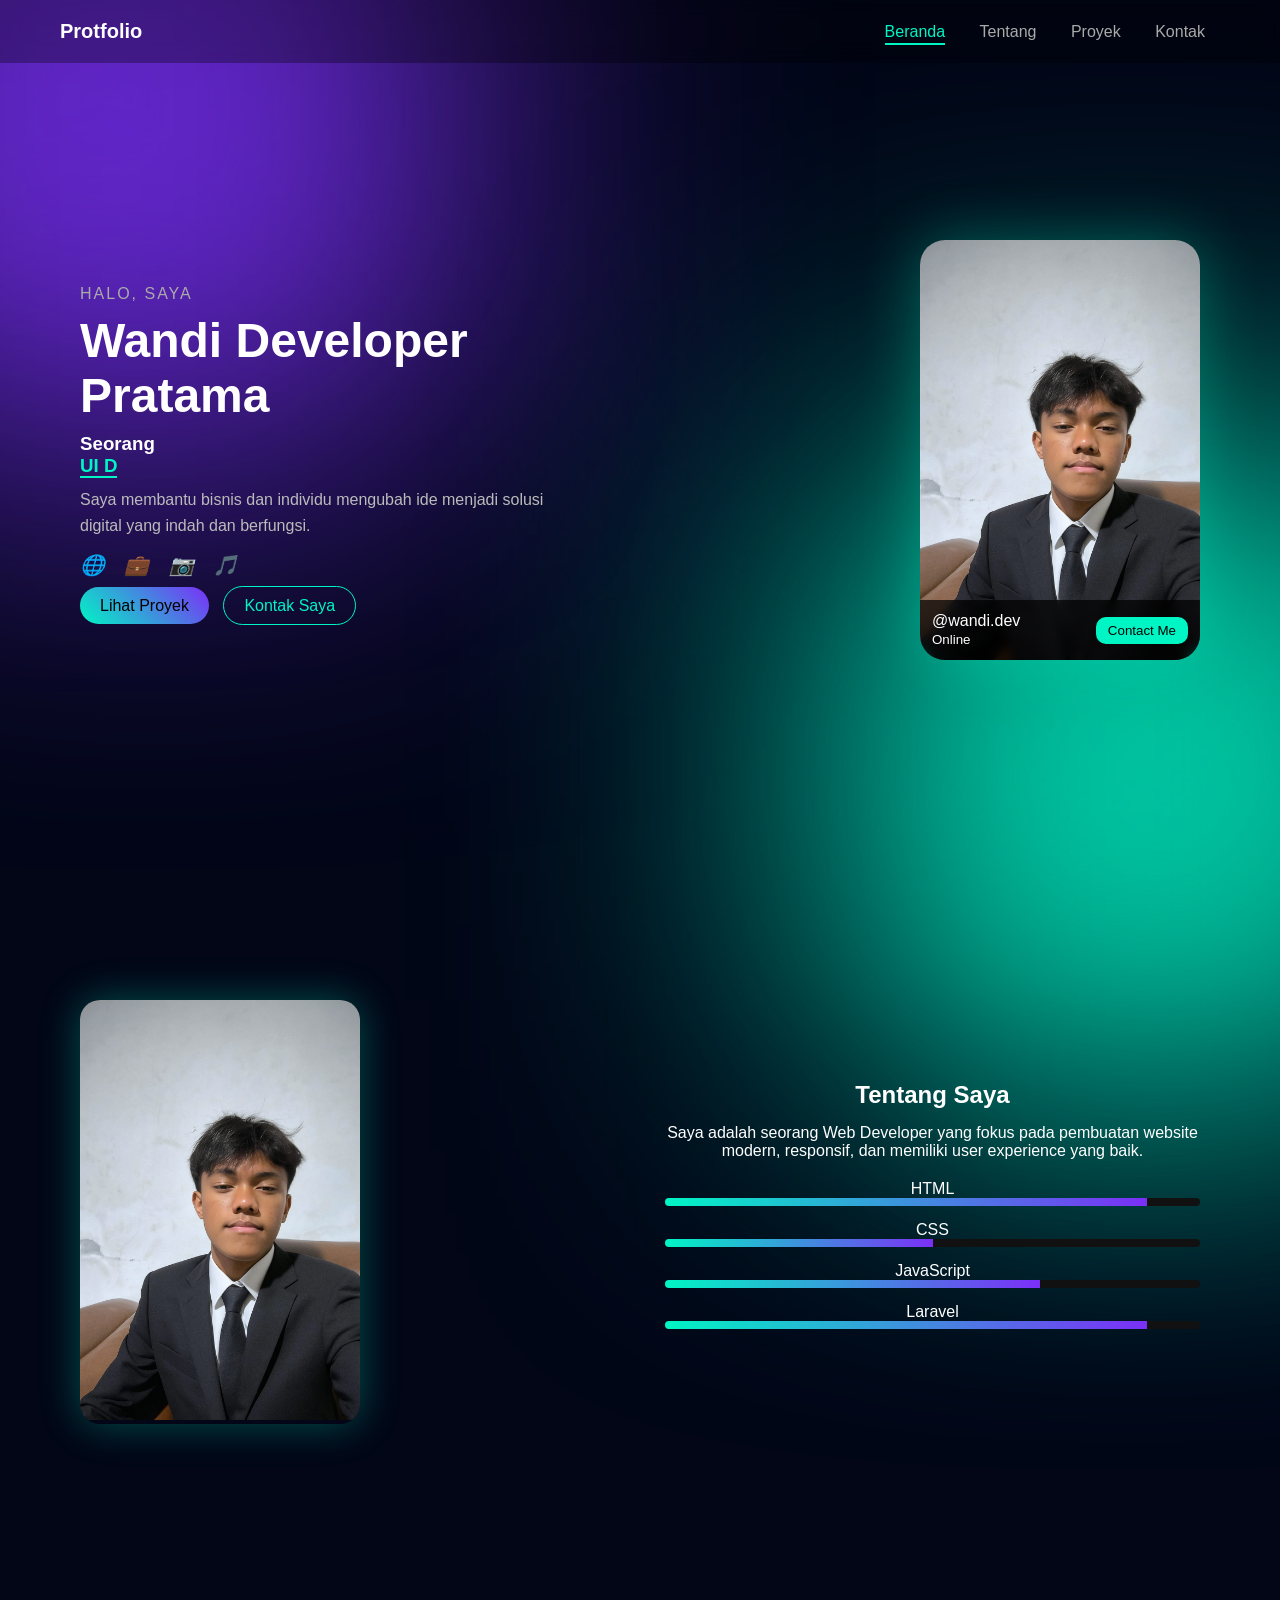
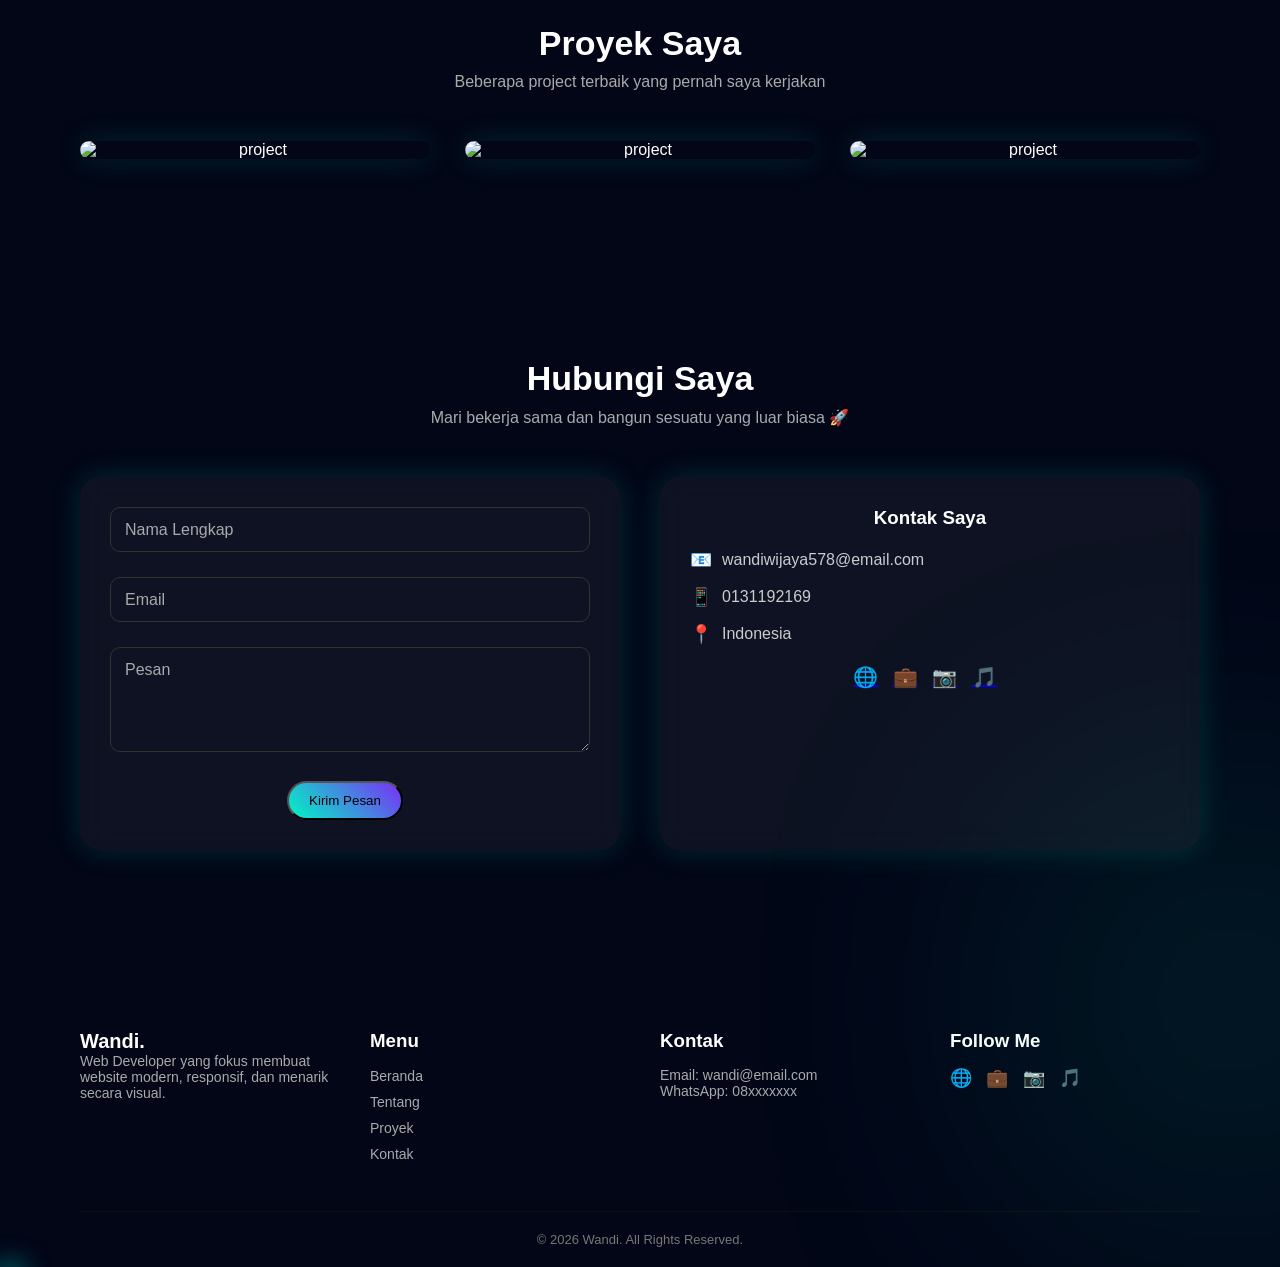
==== index.html @ f470fb57 "Add files via upload" ====
<!DOCTYPE html>
<html lang="id">
<head>
    <meta charset="UTF-8">
    <meta name="viewport" content="width=device-width, initial-scale=1.0">
    <title>Portfolio Wandi</title>

    <!-- CSS -->
    <link rel="stylesheet" href="style.css">
</head>
<body>

    <!-- LOAD COMPONENT -->
    <div id="navbar"></div>
    <div id="hero"></div>
    <div id="footer"></div><!-- optional -->

    <!-- JS -->
    <script src="https://cdn.jsdelivr.net/npm/emailjs-com@3/dist/email.min.js"></script>
    <script src="js/script.js"></script>

</body>
<div id="toast" class="toast">Pesan terkirim 🚀</div>
</html>
---- style.css ----
/* ================= GLOBAL ================= */
* {
    margin: 0;
    padding: 0;
    box-sizing: border-box;
    font-family: 'Segoe UI', sans-serif;
}

body {
    background: #020617;
    color: white;
    overflow-x: hidden;
}

/* ================= BACKGROUND GLOW ================= */
body::before,
body::after {
    content: "";
    position: fixed;
    width: 500px;
    height: 500px;
    filter: blur(180px);
    z-index: -1;
    animation: moveGlow 10s infinite alternate;
}

body::before {
    background: #7b2ff7;
    top: -100px;
    left: -100px;
}

body::after {
    background: #00f5c4;
    bottom: -100px;
    right: -100px;
}

@keyframes moveGlow {
    0% { transform: translate(0,0); }
    100% { transform: translate(50px,50px); }
}

/* ================= NAVBAR ================= */
header {
    display: flex;
    justify-content: space-between;
    align-items: center;
    padding: 20px 60px;
    position: fixed;
    width: 100%;
    top: 0;
    z-index: 1000;
    backdrop-filter: blur(10px);
    background: rgba(0,0,0,0.3);
}

.logo {
    font-weight: bold;
    font-size: 20px;
}

nav a {
    margin: 0 15px;
    color: #aaa;
    text-decoration: none;
    position: relative;
    transition: 0.3s;
}

nav a:hover {
    color: white;
}

nav a.active {
    color: #00f5c4;
}

nav a.active::after {
    content: "";
    position: absolute;
    width: 100%;
    height: 2px;
    background: #00f5c4;
    bottom: -5px;
    left: 0;
}

/* ================= HERO ================= */
.hero {
    display: flex;
    justify-content: space-between;
    align-items: center;
    padding: 120px 80px;
    min-height: 100vh;
    position: relative;
}

/* ================= BLUR BACKGROUND ================= */
.blur-bg::before,
.blur-bg::after {
    content: "";
    position: absolute;
    width: 400px;
    height: 400px;
    filter: blur(150px);
    z-index: -1;
}

.blur-bg::before {
    background: #7b2ff7;
    top: -100px;
    left: -100px;
}

.blur-bg::after {
    background: #00f5c4;
    bottom: -100px;
    right: -100px;
}

/* ================= LEFT ================= */
.left {
    max-width: 500px;
    z-index: 2;
}

.subtitle {
    color: #aaa;
    letter-spacing: 2px;
}

.left h1 {
    font-size: 48px;
    margin: 10px 0;
    font-weight: bold;
}

.left h3 {
    margin: 10px 0;
}

.highlight {
    color: #00f5c4;
    border-bottom: 2px solid #00f5c4;
}

.desc {
    margin-top: 10px;
    color: #bbb;
    line-height: 1.6;
}

/* ================= SOCIAL ================= */
.social {
    margin-top: 15px;
}

.social i {
    margin-right: 15px;
    font-size: 20px;
    cursor: pointer;
    transition: 0.3s;
}

.social i:hover {
    transform: scale(1.2);
    color: #00f5c4;
}

/* ================= BUTTON ================= */
.btn-group {
    margin-top: 20px;
}

.btn {
    background: linear-gradient(45deg, #00f5c4, #7b2ff7);
    padding: 10px 20px;
    border-radius: 20px;
    color: black;
    text-decoration: none;
    margin-right: 10px;
    transition: 0.3s;
}

.btn:hover {
    transform: scale(1.05);
    box-shadow: 0 0 20px #00f5c4;
}

.btn-outline {
    border: 1px solid #00f5c4;
    padding: 10px 20px;
    border-radius: 20px;
    color: #00f5c4;
    text-decoration: none;
    transition: 0.3s;
}

.btn-outline:hover {
    background: #00f5c4;
    color: black;
}

/* ================= RIGHT ================= */
.right {
    display: flex;
    justify-content: center;
    align-items: center;
}

/* ================= CARD ================= */
.card {
    width: 280px;
    border-radius: 25px;
    overflow: hidden;
    position: relative;
    box-shadow: 0 0 60px rgba(0,255,200,0.3);
    transition: 0.4s;
}

.card img {
    width: 100%;
    display: block;
}

.card:hover {
    transform: scale(1.05);
}

/* ================= OVERLAY ================= */
.card-overlay {
    position: absolute;
    bottom: 0;
    width: 100%;
    padding: 12px;
    background: rgba(0,0,0,0.7);
    display: flex;
    justify-content: space-between;
    align-items: center;
    backdrop-filter: blur(5px);
}

.card-overlay button {
    background: #00f5c4;
    border: none;
    padding: 6px 12px;
    border-radius: 10px;
    cursor: pointer;
}

/* ================= FLOAT ================= */
.floating {
    animation: float 4s ease-in-out infinite;
}

@keyframes float {
    0%,100% { transform: translateY(0); }
    50% { transform: translateY(-25px); }
}

/* ================= SECTION ================= */
.section {
    padding: 100px 80px;
    text-align: center;

    /* 🔥 FIX: jangan disembunyiin total */
    opacity: 1;
    transform: translateY(0);
}

/* ================= ABOUT ================= */
.about-container {
    display: flex;
    align-items: center;
    justify-content: space-between;
    gap: 50px;
}

.about-left {
    flex: 1;
}

.about-card {
    width: 280px;
    border-radius: 20px;
    overflow: hidden;
    box-shadow: 0 0 40px rgba(0,255,200,0.3);
}

.about-card img {
    width: 100%;
}

.about-right {
    flex: 1;
}

.about-right h2 {
    margin-bottom: 15px;
}

/* ================= SKILLS ================= */
.skills {
    margin-top: 20px;
}

.skill {
    margin-bottom: 15px;
}

.bar {
    background: #111;
    height: 8px;
    border-radius: 10px;
    overflow: hidden;
}

.bar span {
    display: block;
    height: 100%;
    width: 0;
    background: linear-gradient(90deg, #00f5c4, #7b2ff7);
    transition: 1s;
}

/* ================= RESPONSIVE ================= */
@media (max-width: 900px) {
    .hero {
        flex-direction: column;
        text-align: center;
        padding: 120px 20px;
    }

    .right {
        margin-top: 30px;
    }

    .left h1 {
        font-size: 32px;
    }

    .about-container {
        flex-direction: column;
        text-align: center;
    }
}
/* ================= PROJECT ================= */
.project {
    text-align: center;
}

.section-title {
    font-size: 34px;
    margin-bottom: 10px;
}

.section-subtitle {
    color: #aaa;
    margin-bottom: 50px;
}

/* GRID */
.project-container {
    display: grid;
    grid-template-columns: repeat(3, 1fr);
    gap: 35px;
}

/* CARD */
.project-card {
    position: relative;
    overflow: hidden;
    border-radius: 20px;
    cursor: pointer;
    transition: 0.4s;
    box-shadow: 0 0 30px rgba(0,255,200,0.15);
}

/* IMAGE */
.project-card img {
    width: 100%;
    display: block;
    transition: 0.5s;
}

/* HOVER IMAGE */
.project-card:hover img {
    transform: scale(1.15);
    filter: brightness(0.6);
}

/* OVERLAY */
.project-overlay {
    position: absolute;
    bottom: 0;
    width: 100%;
    padding: 25px;
    transform: translateY(100%);
    transition: 0.4s;
    text-align: left;
}

/* SHOW OVERLAY */
.project-card:hover .project-overlay {
    transform: translateY(0);
}

/* TITLE */
.project-overlay h3 {
    margin: 10px 0;
}

/* DESC */
.project-overlay p {
    font-size: 14px;
    color: #ccc;
    margin-bottom: 10px;
}

/* TAG */
.tags span {
    background: rgba(0,255,200,0.2);
    padding: 4px 10px;
    border-radius: 10px;
    font-size: 12px;
    margin-right: 5px;
}

/* BUTTON */
.btn-small {
    display: inline-block;
    padding: 6px 12px;
    background: linear-gradient(45deg, #00f5c4, #7b2ff7);
    border-radius: 10px;
    text-decoration: none;
    color: black;
    font-size: 12px;
}

/* HOVER CARD */
.project-card:hover {
    transform: translateY(-12px);
    box-shadow: 0 0 50px rgba(0,255,200,0.4);
}
@media (max-width: 900px) {
    .project-container {
        grid-template-columns: 1fr;
    }
}
/* ================= FOOTER ================= */
.footer {
    background: #020617;
    padding: 80px 80px 20px;
    position: relative;
}

/* GRID */
.footer-container {
    display: grid;
    grid-template-columns: repeat(4, 1fr);
    gap: 40px;
}

/* COLUMN */
.footer-col h3 {
    margin-bottom: 15px;
}

.footer-col p,
.footer-col a {
    color: #aaa;
    font-size: 14px;
    text-decoration: none;
}

.footer-col a:hover {
    color: #00f5c4;
}

/* MENU LIST */
.footer-col ul {
    list-style: none;
}

.footer-col ul li {
    margin-bottom: 8px;
}

/* SOCIAL */
.footer-social a {
    margin-right: 10px;
    font-size: 18px;
    transition: 0.3s;
}

.footer-social a:hover {
    color: #00f5c4;
    transform: scale(1.2);
}

/* BOTTOM */
.footer-bottom {
    text-align: center;
    margin-top: 40px;
    border-top: 1px solid #111;
    padding-top: 20px;
    font-size: 13px;
    color: #777;
}

/* GLOW EFFECT */
.footer::before {
    content: "";
    position: absolute;
    width: 300px;
    height: 300px;
    background: #00f5c4;
    filter: blur(150px);
    opacity: 0.2;
    top: -100px;
    right: -100px;
}

/* ================= RESPONSIVE ================= */
@media (max-width: 900px) {
    .footer-container {
        grid-template-columns: 1fr;
        text-align: center;
    }
}

/* ================= CONTACT ULTRA ================= */
.contact-wrapper {
    display: flex;
    gap: 40px;
    margin-top: 50px;
}

/* CARD GLASS */
.contact-card,
.contact-info-card {
    flex: 1;
    padding: 30px;
    border-radius: 20px;
    backdrop-filter: blur(15px);
    background: rgba(255,255,255,0.05);
    box-shadow: 0 0 30px rgba(0,255,200,0.15);
    transition: 0.4s;
}

/* HOVER CARD */
.contact-card:hover,
.contact-info-card:hover {
    transform: translateY(-10px);
    box-shadow: 0 0 50px rgba(0,255,200,0.3);
}

/* INPUT */
.input-group {
    position: relative;
    margin-bottom: 25px;
}

.input-group input,
.input-group textarea {
    width: 100%;
    padding: 14px;
    border-radius: 10px;
    border: 1px solid #333;
    background: transparent;
    color: white;
    outline: none;
}

/* LABEL FLOAT */
.input-group label {
    position: absolute;
    left: 15px;
    top: 14px;
    color: #aaa;
    transition: 0.3s;
}

/* FOCUS EFFECT 🔥 */
.input-group input:focus,
.input-group textarea:focus {
    border-color: #00f5c4;
    box-shadow: 0 0 10px #00f5c4;
}

/* LABEL ANIMATION */
.input-group input:focus + label,
.input-group textarea:focus + label,
.input-group input:valid + label,
.input-group textarea:valid + label {
    top: -8px;
    left: 10px;
    font-size: 12px;
    background: #020617;
    padding: 0 5px;
    color: #00f5c4;
}

/* INFO */
.contact-info-card h3 {
    margin-bottom: 20px;
}

.info-item {
    display: flex;
    align-items: center;
    margin-bottom: 15px;
}

.info-item span {
    font-size: 18px;
    margin-right: 10px;
}

.info-item p {
    color: #ccc;
}

/* SOCIAL */
.contact-social {
    margin-top: 20px;
}

.contact-social a {
    margin-right: 10px;
    font-size: 20px;
    transition: 0.3s;
}

.contact-social a:hover {
    color: #00f5c4;
    transform: scale(1.2);
}

/* RESPONSIVE */
@media (max-width: 900px) {
    .contact-wrapper {
        flex-direction: column;
    }
}
/* TOAST NOTIF */
.toast {
    position: fixed;
    bottom: 30px;
    right: 30px;
    background: linear-gradient(45deg, #00f5c4, #7b2ff7);
    color: black;
    padding: 12px 20px;
    border-radius: 10px;
    opacity: 0;
    transform: translateY(50px);
    transition: 0.4s;
    z-index: 9999;
}

/* SHOW */
.toast.show {
    opacity: 1;
    transform: translateY(0);
}
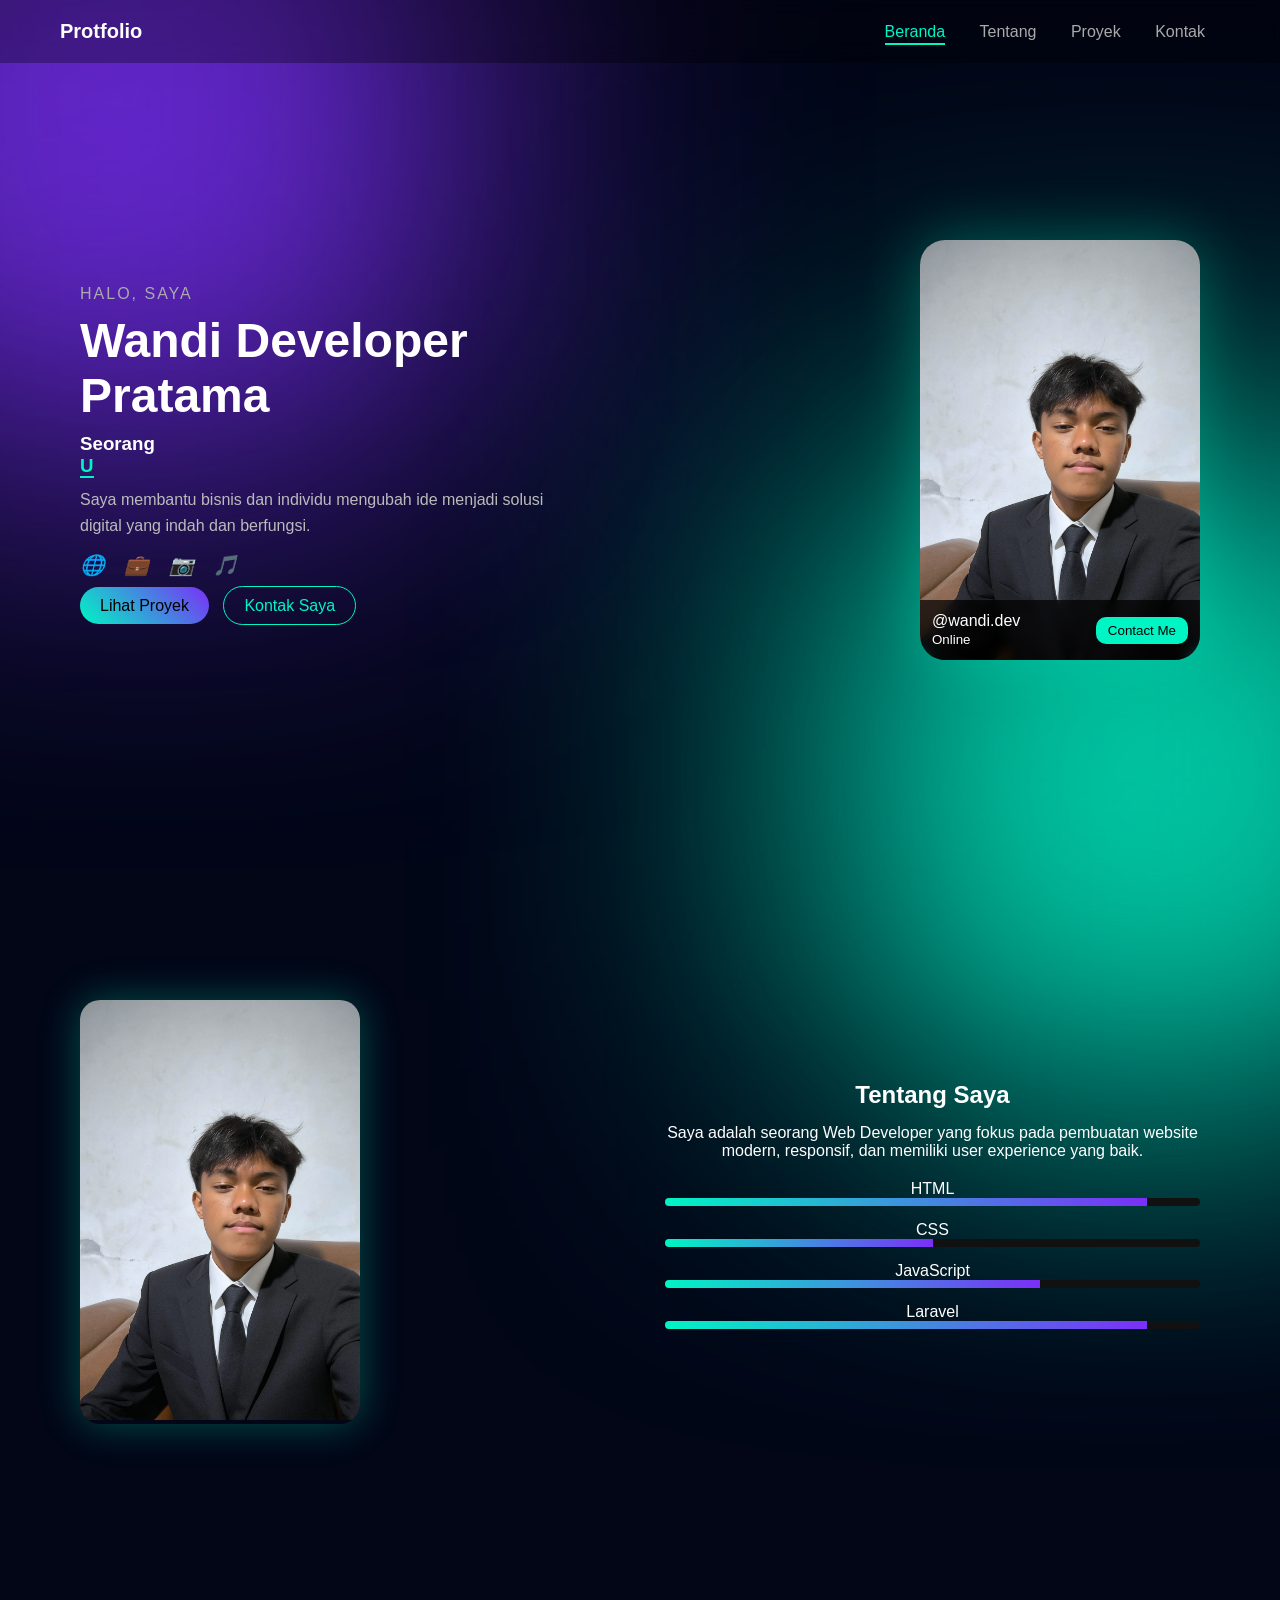
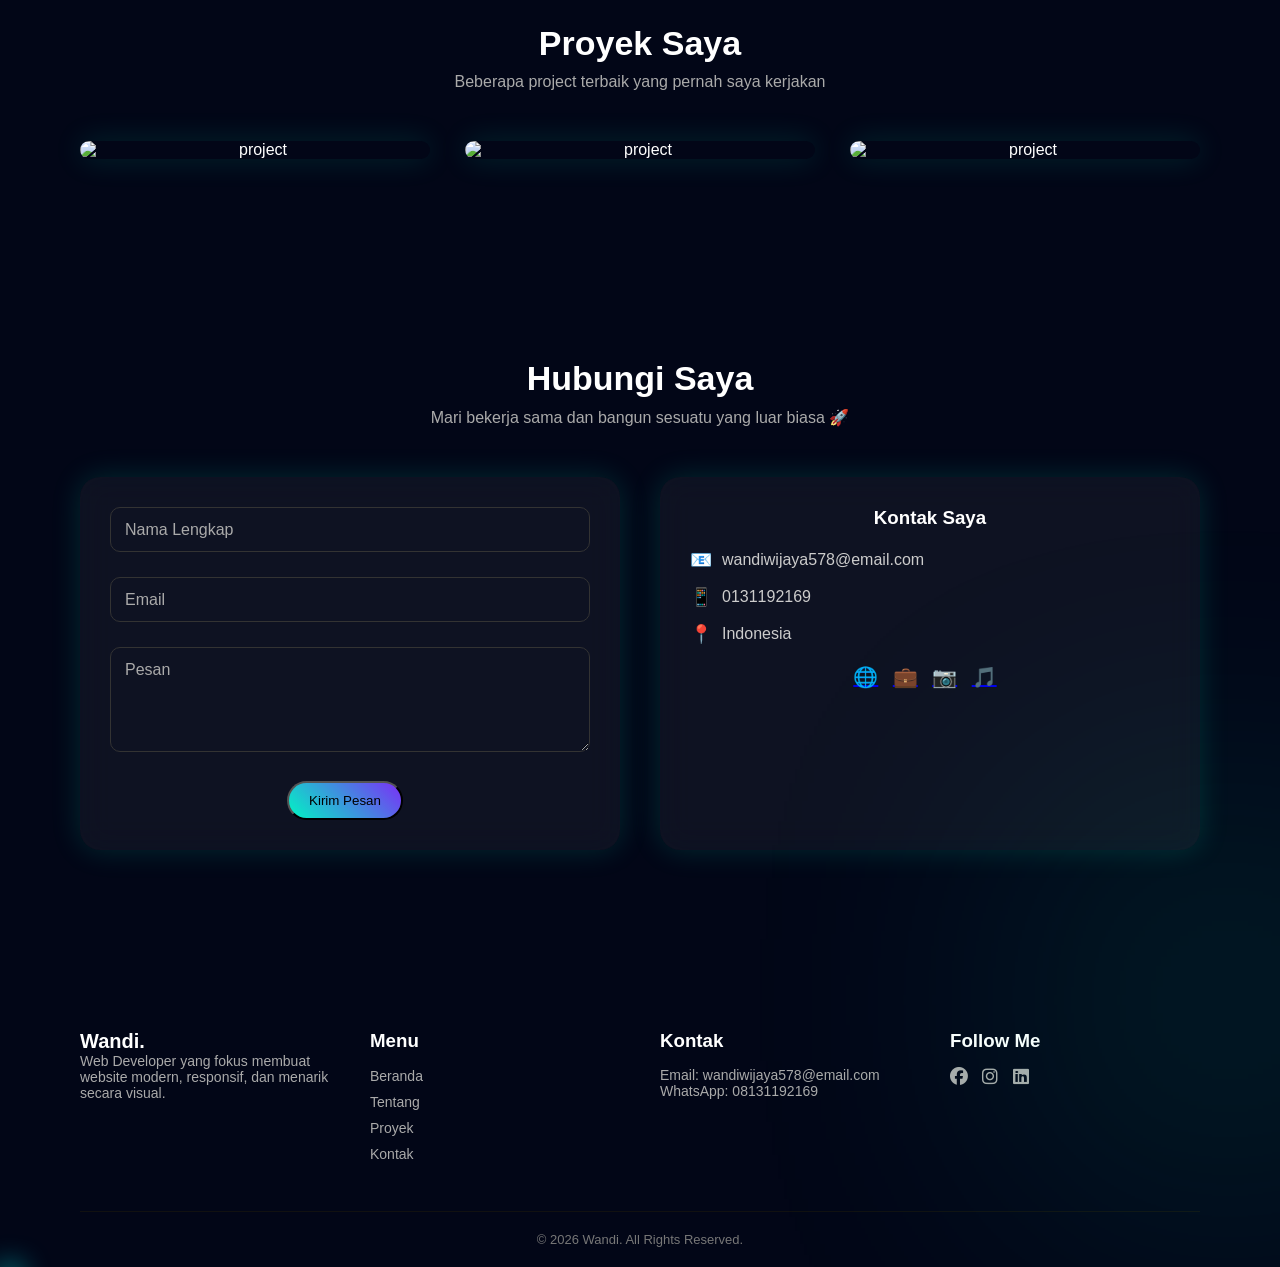
==== commit 8bfc9923: "Add Font Awesome stylesheet link to index.html" ====
--- a/index.html
+++ b/index.html
@@ -4,6 +4,7 @@
     <meta charset="UTF-8">
     <meta name="viewport" content="width=device-width, initial-scale=1.0">
     <title>Portfolio Wandi</title>
+    <link rel="stylesheet" href="https://cdnjs.cloudflare.com/ajax/libs/font-awesome/6.5.0/css/all.min.css">
 
     <!-- CSS -->
     <link rel="stylesheet" href="style.css">
@@ -21,4 +22,4 @@
 
 </body>
 <div id="toast" class="toast">Pesan terkirim 🚀</div>
-</html>+</html>
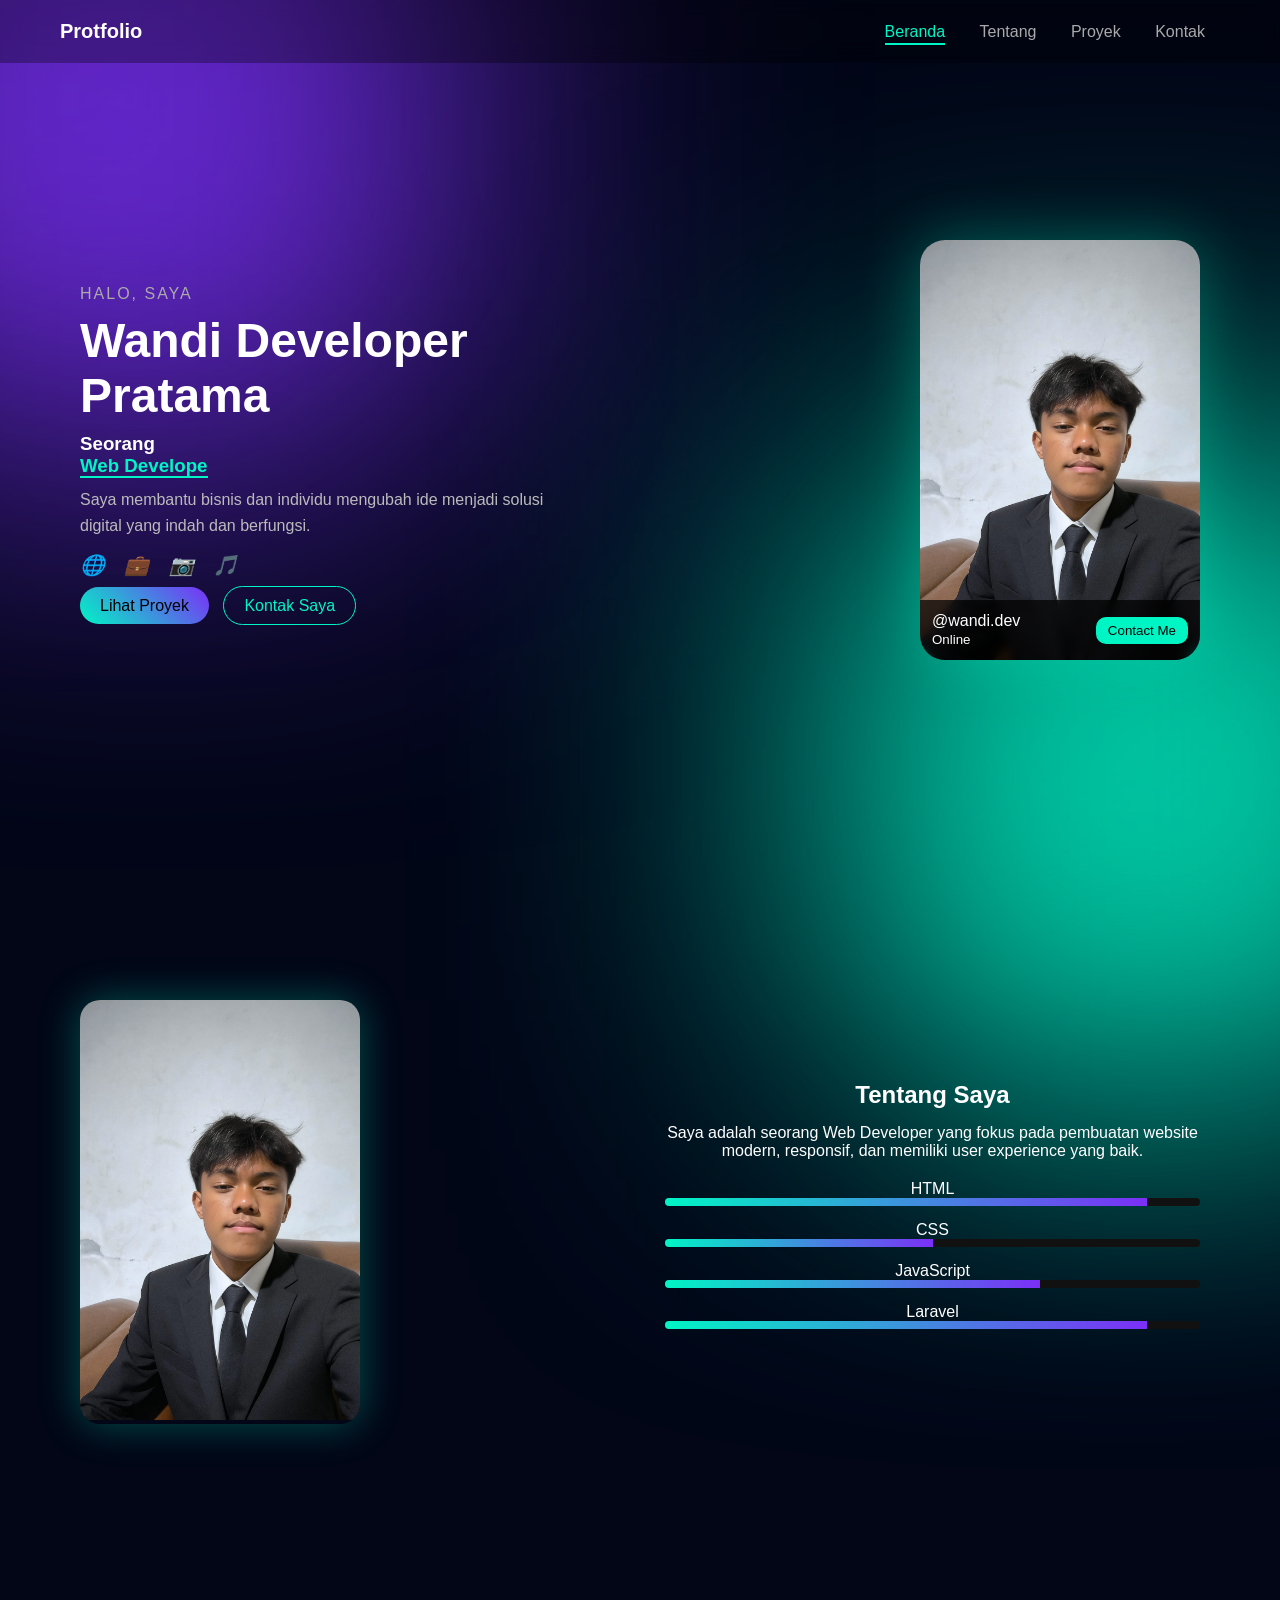
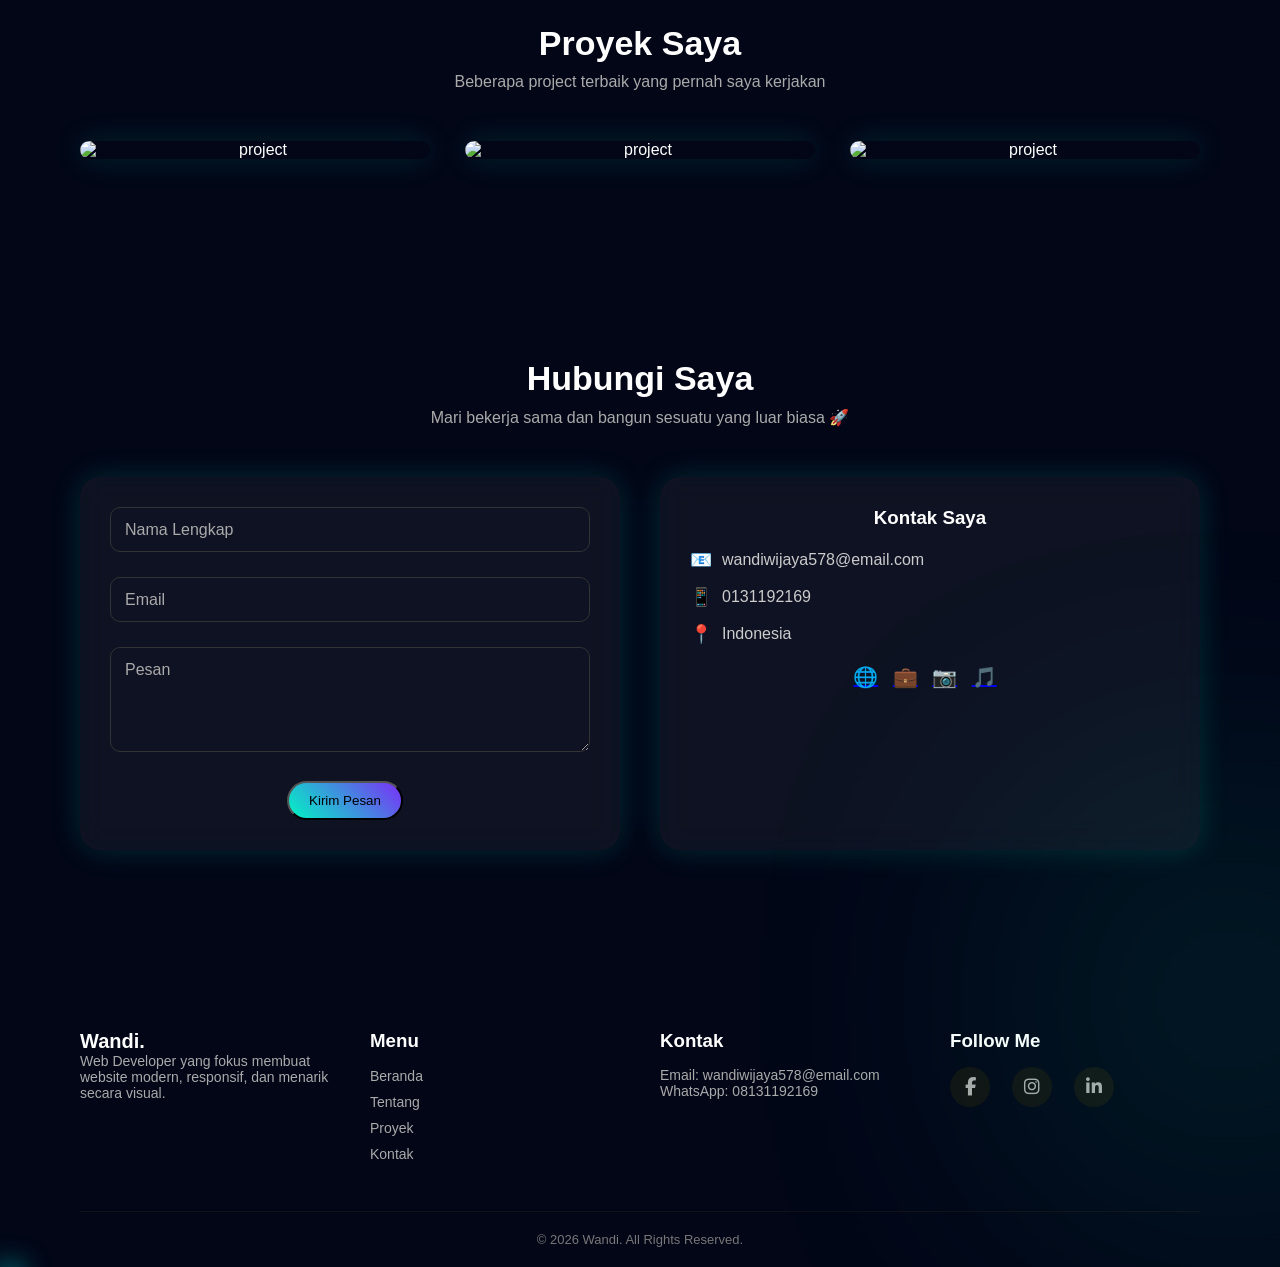
==== commit fc301da8: "Add favicon link to index.html" ====
--- a/index.html
+++ b/index.html
@@ -4,6 +4,7 @@
     <meta charset="UTF-8">
     <meta name="viewport" content="width=device-width, initial-scale=1.0">
     <title>Portfolio Wandi</title>
+    <link rel="icon" href="assets/icon2.ico" type="image/x-icon">
     <link rel="stylesheet" href="https://cdnjs.cloudflare.com/ajax/libs/font-awesome/6.5.0/css/all.min.css">
 
     <!-- CSS -->
--- a/style.css
+++ b/style.css
@@ -663,4 +663,31 @@
 .toast.show {
     opacity: 1;
     transform: translateY(0);
-}+}
+.footer-social {
+    display: flex;
+    gap: 12px;
+    margin-top: 10px;
+}
+
+.social-icon {
+    width: 40px;
+    height: 40px;
+    display: flex;
+    align-items: center;
+    justify-content: center;
+    border-radius: 50%;
+    background: #111;
+    color: #fff;
+    text-decoration: none;
+    transition: 0.3s;
+}
+
+.social-icon i {
+    font-size: 18px;
+}
+
+.social-icon:hover {
+    background: #6c5ce7;
+    transform: translateY(-3px);
+}
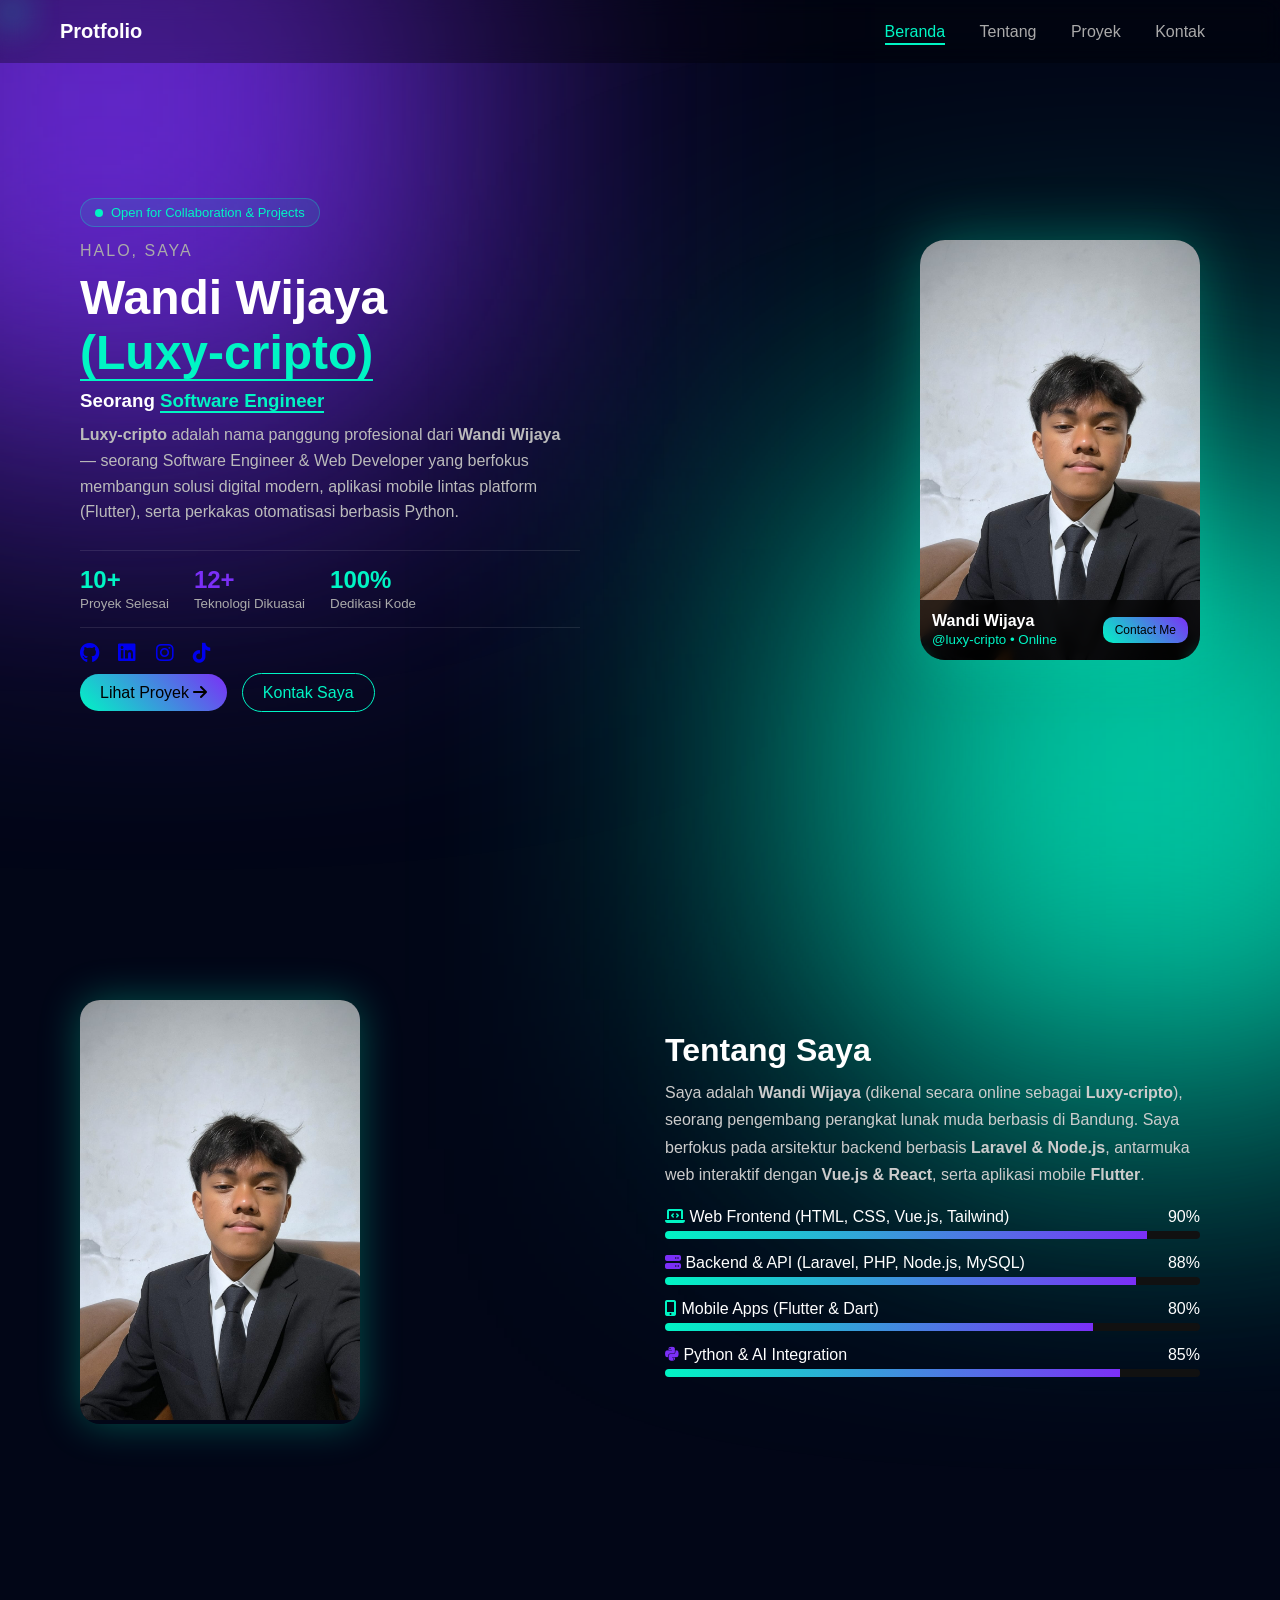
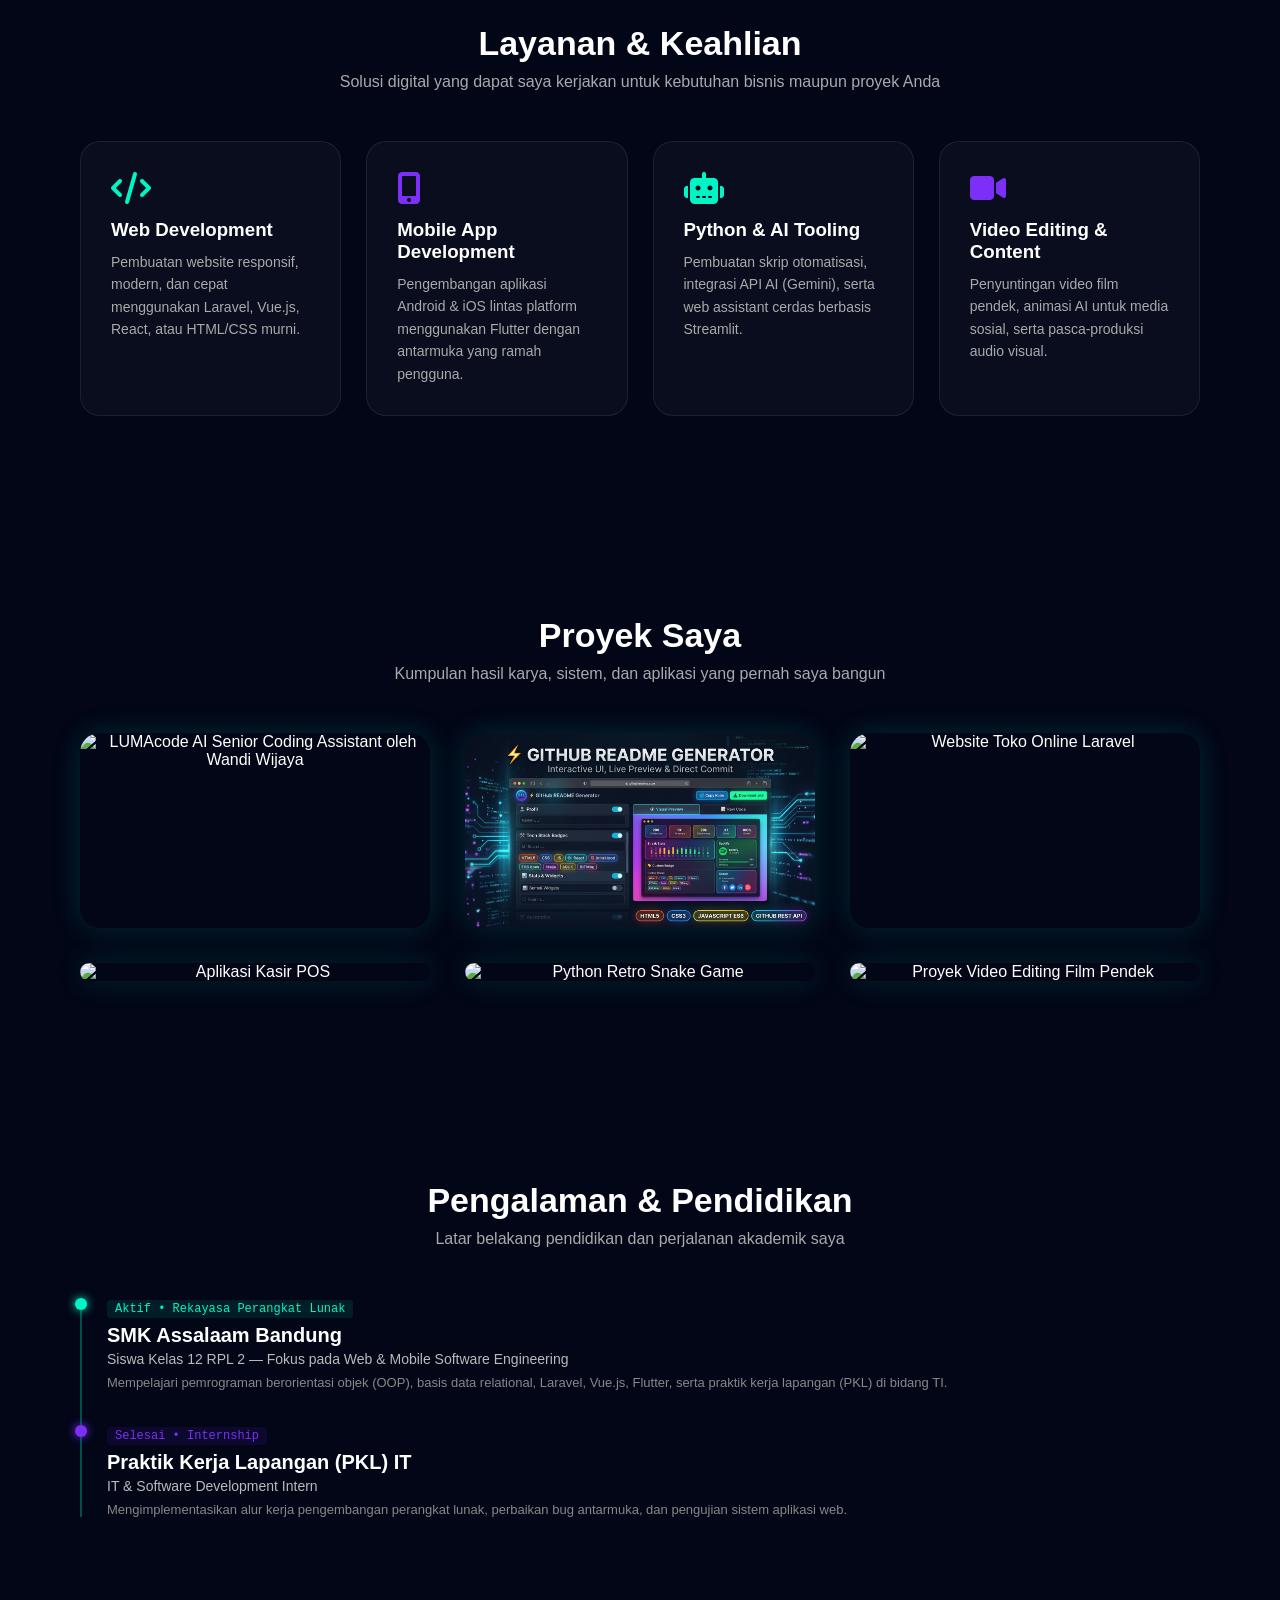
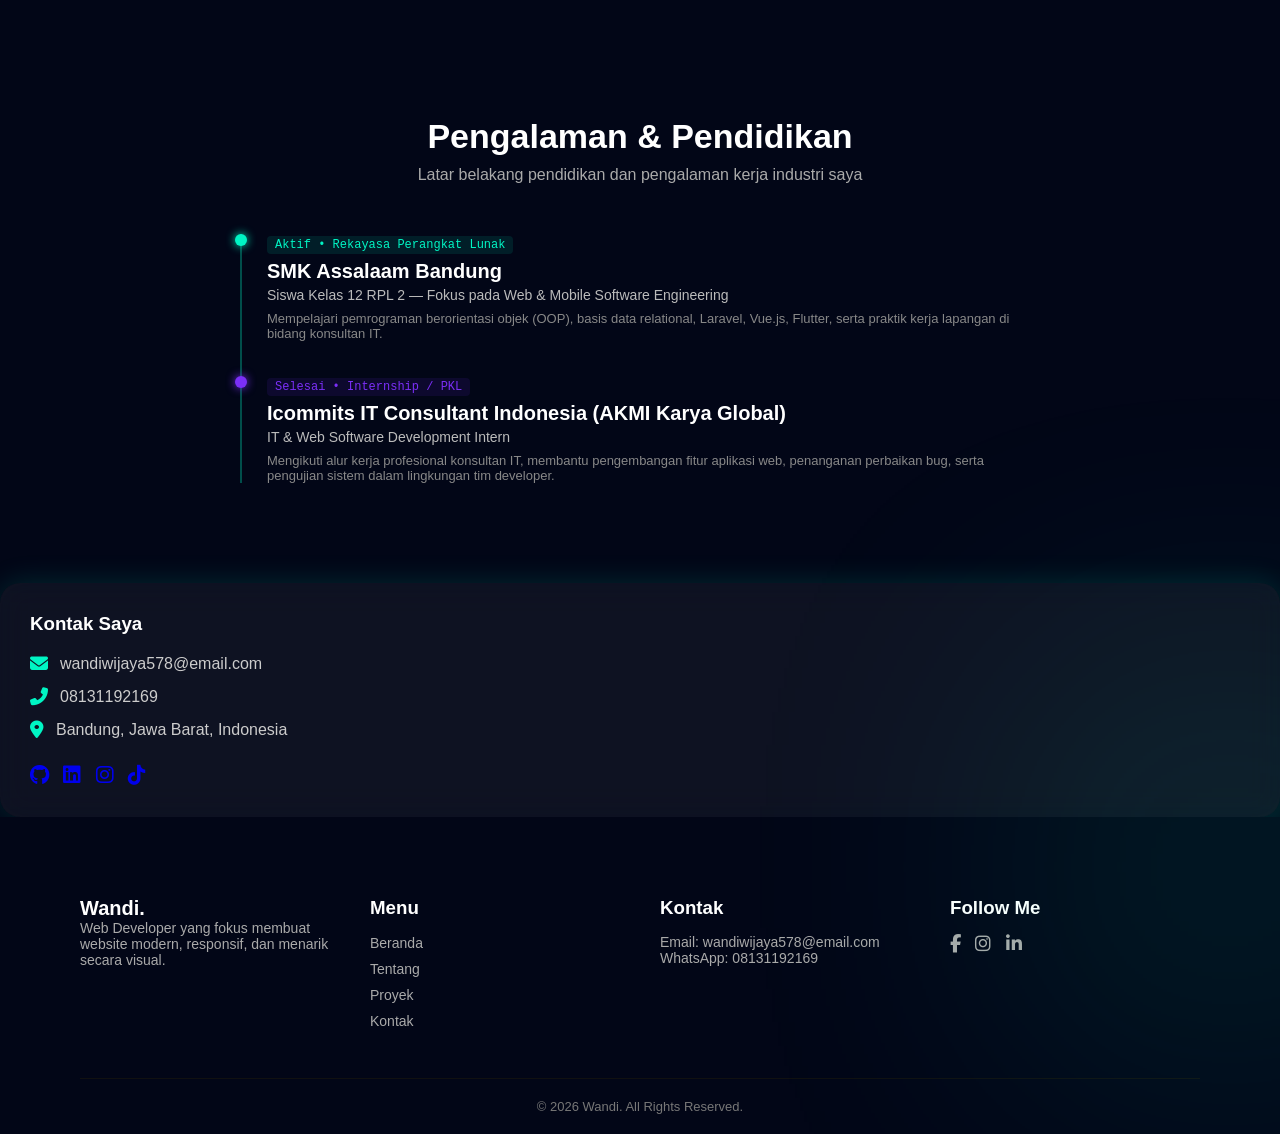
==== commit 1500744f: "Enhance SEO with updated title and meta tags Updated the title and added SEO meta tags for better se" ====
--- a/index.html
+++ b/index.html
@@ -3,24 +3,67 @@
 <head>
     <meta charset="UTF-8">
     <meta name="viewport" content="width=device-width, initial-scale=1.0">
-    <title>Portfolio Wandi</title>
+    
+    <!-- Meta SEO Utama untuk Pencarian Google -->
+    <title>Wandi Wijaya (Luxy-cripto) | Software Engineer & Web Developer</title>
+    <meta name="description" content="Portofolio resmi Wandi Wijaya (Luxy-cripto) — Software Engineer & Web Developer dari Bandung yang berfokus pada Laravel, Vue.js, Flutter, dan Python.">
+    <meta name="keywords" content="Wandi Wijaya, Luxy-cripto, Wandi Developer Pratama, Web Developer Bandung, Software Engineer, Laravel, Flutter, Python, SMK Assalaam Bandung">
+    <meta name="author" content="Wandi Wijaya">
+    <meta name="robots" content="index, follow">
+
+    <!-- Canonical URL & Open Graph -->
+    <link rel="canonical" href="https://luxy-cripto.github.io/portfolio/">
+    <meta property="og:title" content="Wandi Wijaya (Luxy-cripto) | Software Engineer">
+    <meta property="og:description" content="Portofolio resmi Wandi Wijaya. Menampilkan proyek Web, Mobile App (Flutter), dan AI Tooling.">
+    <meta property="og:url" content="https://luxy-cripto.github.io/portfolio/">
+    <meta property="og:type" content="website">
+
+    <!-- Favicon & FontAwesome Icon -->
     <link rel="icon" href="assets/icon2.ico" type="image/x-icon">
-    <link rel="stylesheet" href="https://cdnjs.cloudflare.com/ajax/libs/font-awesome/6.5.0/css/all.min.css">
+    <link rel="stylesheet" href="https://cdnjs.cloudflare.com/ajax/libs/font-awesome/6.5.1/css/all.min.css">
 
-    <!-- CSS -->
+    <!-- Stylesheet CSS Utama -->
     <link rel="stylesheet" href="style.css">
+
+    <!-- JSON-LD Structured Data (Google Indexing) -->
+    <script type="application/ld+json">
+    {
+      "@context": "https://schema.org",
+      "@type": "Person",
+      "name": "Wandi Wijaya",
+      "alternateName": ["Luxy-cripto", "Wandi Developer Pratama"],
+      "jobTitle": "Software Engineer & Web Developer",
+      "url": "https://luxy-cripto.github.io/portfolio/",
+      "email": "mailto:wandiwijaya578@email.com",
+      "alumniOf": "SMK Assalaam Bandung",
+      "sameAs": [
+        "https://github.com/Luxy-cripto"
+      ],
+      "knowsAbout": [
+        "Software Engineering",
+        "Web Development",
+        "Laravel",
+        "Vue.js",
+        "Flutter",
+        "Python",
+        "MySQL"
+      ]
+    }
+    </script>
 </head>
 <body>
 
-    <!-- LOAD COMPONENT -->
+    <!-- CONTAINER LOAD COMPONENT -->
     <div id="navbar"></div>
     <div id="hero"></div>
-    <div id="footer"></div><!-- optional -->
+    <div id="footer"></div>
 
-    <!-- JS -->
+    <!-- TOAST NOTIFICATION CONTAINER -->
+    <div id="toast" class="toast">Pesan terkirim 🚀</div>
+
+    <!-- SCRIPT JS -->
     <script src="https://cdn.jsdelivr.net/npm/emailjs-com@3/dist/email.min.js"></script>
     <script src="js/script.js"></script>
 
 </body>
-<div id="toast" class="toast">Pesan terkirim 🚀</div>
 </html>
--- a/style.css
+++ b/style.css
@@ -664,30 +664,3 @@
     opacity: 1;
     transform: translateY(0);
 }
-.footer-social {
-    display: flex;
-    gap: 12px;
-    margin-top: 10px;
-}
-
-.social-icon {
-    width: 40px;
-    height: 40px;
-    display: flex;
-    align-items: center;
-    justify-content: center;
-    border-radius: 50%;
-    background: #111;
-    color: #fff;
-    text-decoration: none;
-    transition: 0.3s;
-}
-
-.social-icon i {
-    font-size: 18px;
-}
-
-.social-icon:hover {
-    background: #6c5ce7;
-    transform: translateY(-3px);
-}
